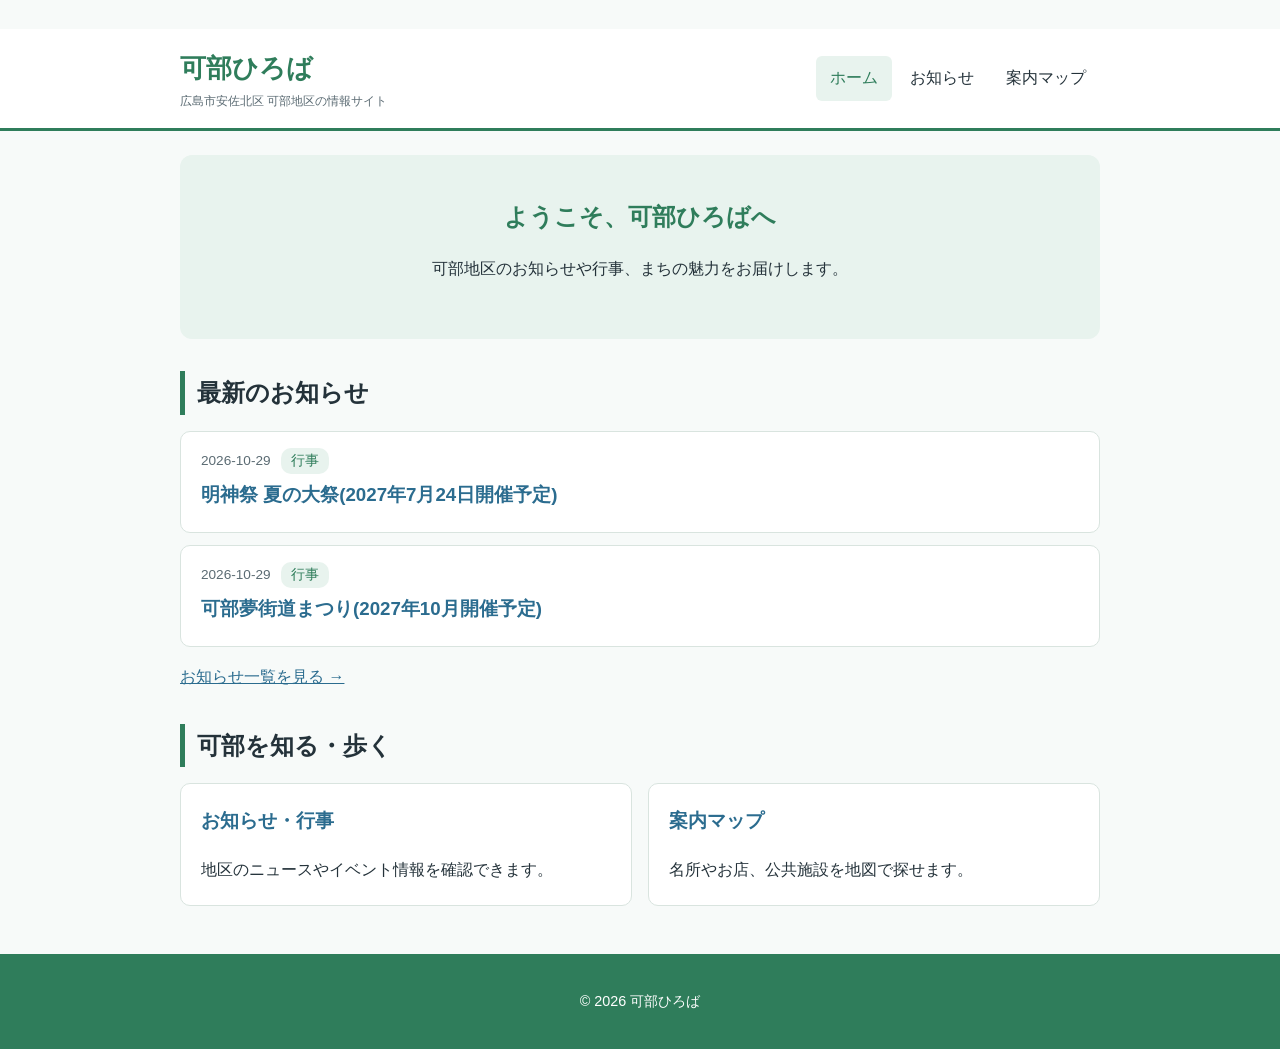
==== index.html @ 968877ce "Update index.html" ====
<!DOCTYPE html>
<html lang="ja">
<head><meta name="google-site-verification" content="WgWZXjJkEaSTnbx3mZvdbhkEIKZXVfK7ll38G1qIS7w" />　
  <meta name="description" content="広島市安佐北区可部地区のお知らせ・行事と、名所やお店を探せる案内マップをまとめた情報サイト「可部ひろば」です。">
  <meta name="description" content="広島市安佐北区可部地区のお知らせ・行事と、名所やお店を探せる案内マップをまとめた情報サイトです。">
  <meta charset="UTF-8">
  <meta name="viewport" content="width=device-width, initial-scale=1.0">
  <title>可部ひろば | 広島市安佐北区 可部地区の情報サイト</title>
  <link rel="stylesheet" href="css/style.css">
</head>
<body>

  <header class="site-header">
    <div class="header-inner">
      <h1 class="site-title">
        <a href="index.html">可部ひろば<small>広島市安佐北区 可部地区の情報サイト</small></a>
      </h1>
      <nav class="main-nav">
        <ul>
          <li><a href="index.html" class="current">ホーム</a></li>
          <li><a href="news.html">お知らせ</a></li>
          <li><a href="map.html">案内マップ</a></li>
        </ul>
      </nav>
    </div>
  </header>

  <main>
    <section class="hero">
      <h2>ようこそ、可部ひろばへ</h2>
      <p>可部地区のお知らせや行事、まちの魅力をお届けします。</p>
    </section>

<h2 class="section-title">最新のお知らせ</h2>
<div id="latest-news"></div>
<p><a href="news.html">お知らせ一覧を見る →</a></p>

     <h2 class="section-title">可部を知る・歩く</h2>
    <div class="card-list">
      <a class="card card-link" href="news.html">
        <h3>お知らせ・行事</h3>
        <p>地区のニュースやイベント情報を確認できます。</p>
      </a>
      <a class="card card-link" href="map.html">
        <h3>案内マップ</h3>
        <p>名所やお店、公共施設を地図で探せます。</p>
      </a>
    </div> 
  </main>

  <footer class="site-footer">
    <p>&copy; 2026 可部ひろば</p>
  </footer>
  <script src="js/latest.js"></script>
</body>
</body>
</html>
  <link rel="icon" href="data:image/svg+xml,<svg xmlns=%22http://www.w3.org/2000/svg%22 viewBox=%220 0 100 100%22><text y=%22.9em%22 font-size=%2290%22>🌿</text></svg>">
---- css/style.css ----
/* ===== 基本設定 ===== */
:root {
  --green: #2f7d5b;
  --green-light: #e8f3ee;
  --blue: #2b6c8f;
  --text: #24323a;
  --sub-text: #5b6b73;
  --bg: #f7faf9;
  --border: #d9e4df;
}

* { box-sizing: border-box; }

body {
  margin: 0;
  font-family: "Hiragino Kaku Gothic ProN", "Meiryo", sans-serif;
  color: var(--text);
  background: var(--bg);
  line-height: 1.8;
}

a { color: var(--blue); }

/* ===== ヘッダー ===== */
.site-header {
  background: #fff;
  border-bottom: 3px solid var(--green);
}

.header-inner {
  max-width: 960px;
  margin: 0 auto;
  padding: 16px 20px;
  display: flex;
  flex-wrap: wrap;
  align-items: center;
  justify-content: space-between;
  gap: 8px;
}

.site-title {
  margin: 0;
  font-size: 1.6rem;
  color: var(--green);
}

.site-title a {
  color: inherit;
  text-decoration: none;
}

.site-title small {
  display: block;
  font-size: 0.75rem;
  color: var(--sub-text);
  font-weight: normal;
}

/* ===== メニュー ===== */
.main-nav ul {
  list-style: none;
  margin: 0;
  padding: 0;
  display: flex;
  flex-wrap: wrap;
  gap: 4px;
}

.main-nav a {
  display: block;
  padding: 8px 14px;
  color: var(--text);
  text-decoration: none;
  border-radius: 6px;
}

.main-nav a:hover,
.main-nav a.current {
  background: var(--green-light);
  color: var(--green);
}

/* ===== メイン ===== */
main {
  max-width: 960px;
  margin: 0 auto;
  padding: 24px 20px 48px;
}

.hero {
  background: var(--green-light);
  border-radius: 12px;
  padding: 40px 24px;
  text-align: center;
  margin-bottom: 32px;
}

.hero h2 {
  margin: 0 0 8px;
  color: var(--green);
}

.section-title {
  border-left: 5px solid var(--green);
  padding-left: 12px;
  margin: 32px 0 16px;
}

.card-list {
  display: grid;
  grid-template-columns: repeat(auto-fit, minmax(260px, 1fr));
  gap: 16px;
}

.card {
  background: #fff;
  border: 1px solid var(--border);
  border-radius: 10px;
  padding: 20px;
}

.card h3 { margin-top: 0; color: var(--blue); }

/* ===== フッター ===== */
.site-footer {
  background: var(--green);
  color: #fff;
  text-align: center;
  padding: 20px;
  font-size: 0.9rem;
}
/* ===== お知らせ ===== */
.filter {
  display: flex;
  flex-wrap: wrap;
  gap: 8px;
  margin-bottom: 20px;
}

.filter-btn {
  padding: 6px 16px;
  border: 1px solid var(--green);
  background: #fff;
  color: var(--green);
  border-radius: 20px;
  font-size: 0.95rem;
  cursor: pointer;
}

.filter-btn.active,
.filter-btn:hover {
  background: var(--green);
  color: #fff;
}

.news-item {
  background: #fff;
  border: 1px solid var(--border);
  border-radius: 10px;
  padding: 16px 20px;
  margin-bottom: 12px;
}

.news-item h3 {
  margin: 4px 0;
  color: var(--blue);
}

.news-item p {
  margin: 4px 0 0;
}

.news-meta {
  display: flex;
  align-items: center;
  gap: 10px;
  font-size: 0.85rem;
  color: var(--sub-text);
}

.news-tag {
  background: var(--green-light);
  color: var(--green);
  padding: 1px 10px;
  border-radius: 10px;
}
/* ===== 案内マップ ===== */
#map {
  height: 480px;
  border: 1px solid var(--border);
  border-radius: 10px;
}

@media (max-width: 600px) {
  #map { height: 360px; }
} 
/* ===== トップページのカード ===== */
.card-link {
  display: block;
  color: inherit;
  text-decoration: none;
  transition: border-color 0.2s, box-shadow 0.2s;
}

.card-link:hover {
  border-color: var(--green);
  box-shadow: 0 2px 8px rgba(47, 125, 91, 0.15);
}

.card-link p {
  margin-bottom: 0;
}
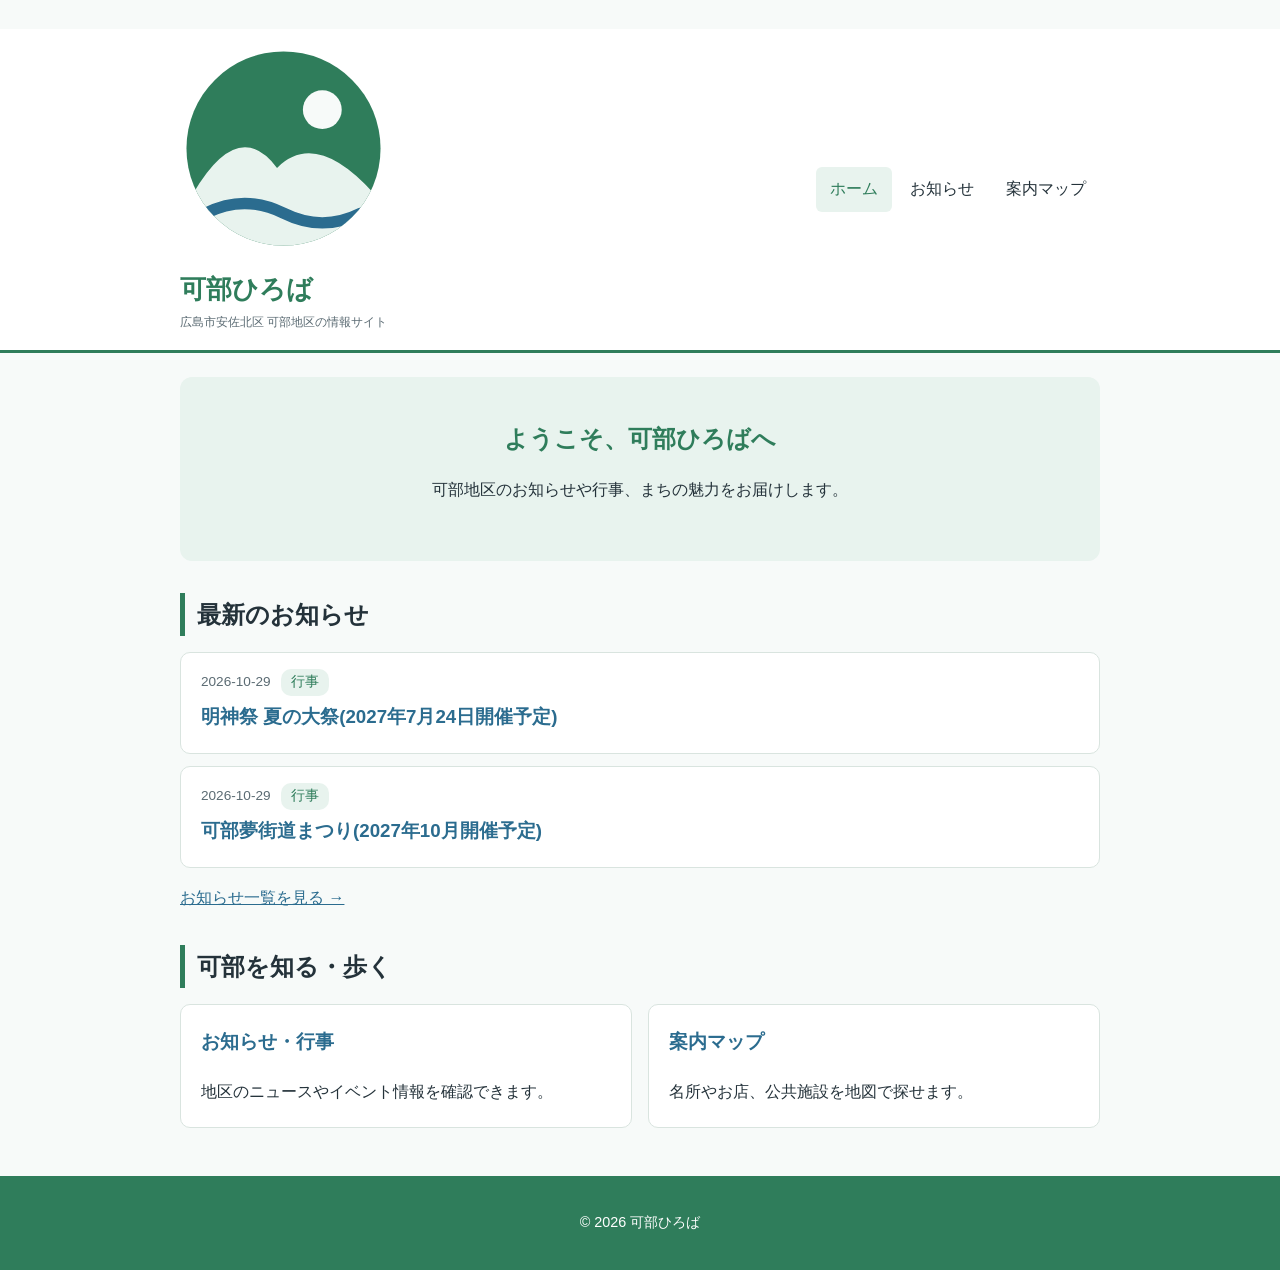
==== commit b61c995f: "Update index.html" ====
--- a/index.html
+++ b/index.html
@@ -12,8 +12,11 @@
 
   <header class="site-header">
     <div class="header-inner">
-      <h1 class="site-title">
-        <a href="index.html">可部ひろば<small>広島市安佐北区 可部地区の情報サイト</small></a>
+          <h1 class="site-title">
+        <a href="index.html">
+          <img class="logo" src="images/logo.svg" alt="">
+          <span>可部ひろば<small>広島市安佐北区 可部地区の情報サイト</small></span>
+        </a>
       </h1>
       <nav class="main-nav">
         <ul>
--- a/css/style.css
+++ b/css/style.css
@@ -209,4 +209,70 @@
 
 .card-link p {
   margin-bottom: 0;
-}+}
+/* ===== 地図のピンの色 ===== */
+.pin-wrapper {
+  background: none;
+  border: none;
+}
+
+.pin {
+  display: block;
+  position: relative;
+  width: 26px;
+  height: 26px;
+  border-radius: 50% 50% 50% 0;
+  transform: rotate(-45deg);
+  border: 2px solid #fff;
+  box-shadow: 0 1px 4px rgba(0, 0, 0, 0.4);
+}
+
+.pin::after {
+  content: "";
+  position: absolute;
+  top: 50%;
+  left: 50%;
+  width: 8px;
+  height: 8px;
+  margin: -4px 0 0 -4px;
+  background: #fff;
+  border-radius: 50%;
+}
+
+.color-dot {
+  display: inline-block;
+  width: 12px;
+  height: 12px;
+  border-radius: 50%;
+  margin-right: 6px;
+  vertical-align: middle;
+}
+
+/* ===== 場所の一覧 ===== */
+.spot-card .spot-name {
+  display: block;
+  width: 100%;
+  padding: 0;
+  border: none;
+  background: none;
+  text-align: left;
+  font-size: 1.1rem;
+  font-weight: bold;
+  color: var(--blue);
+  cursor: pointer;
+  font-family: inherit;
+}
+
+.spot-card .spot-name:hover {
+  text-decoration: underline;
+}
+
+.spot-category {
+  font-size: 0.85rem;
+  color: var(--sub-text);
+  margin-top: 2px;
+}
+
+.spot-card p {
+  margin: 6px 0 0;
+}
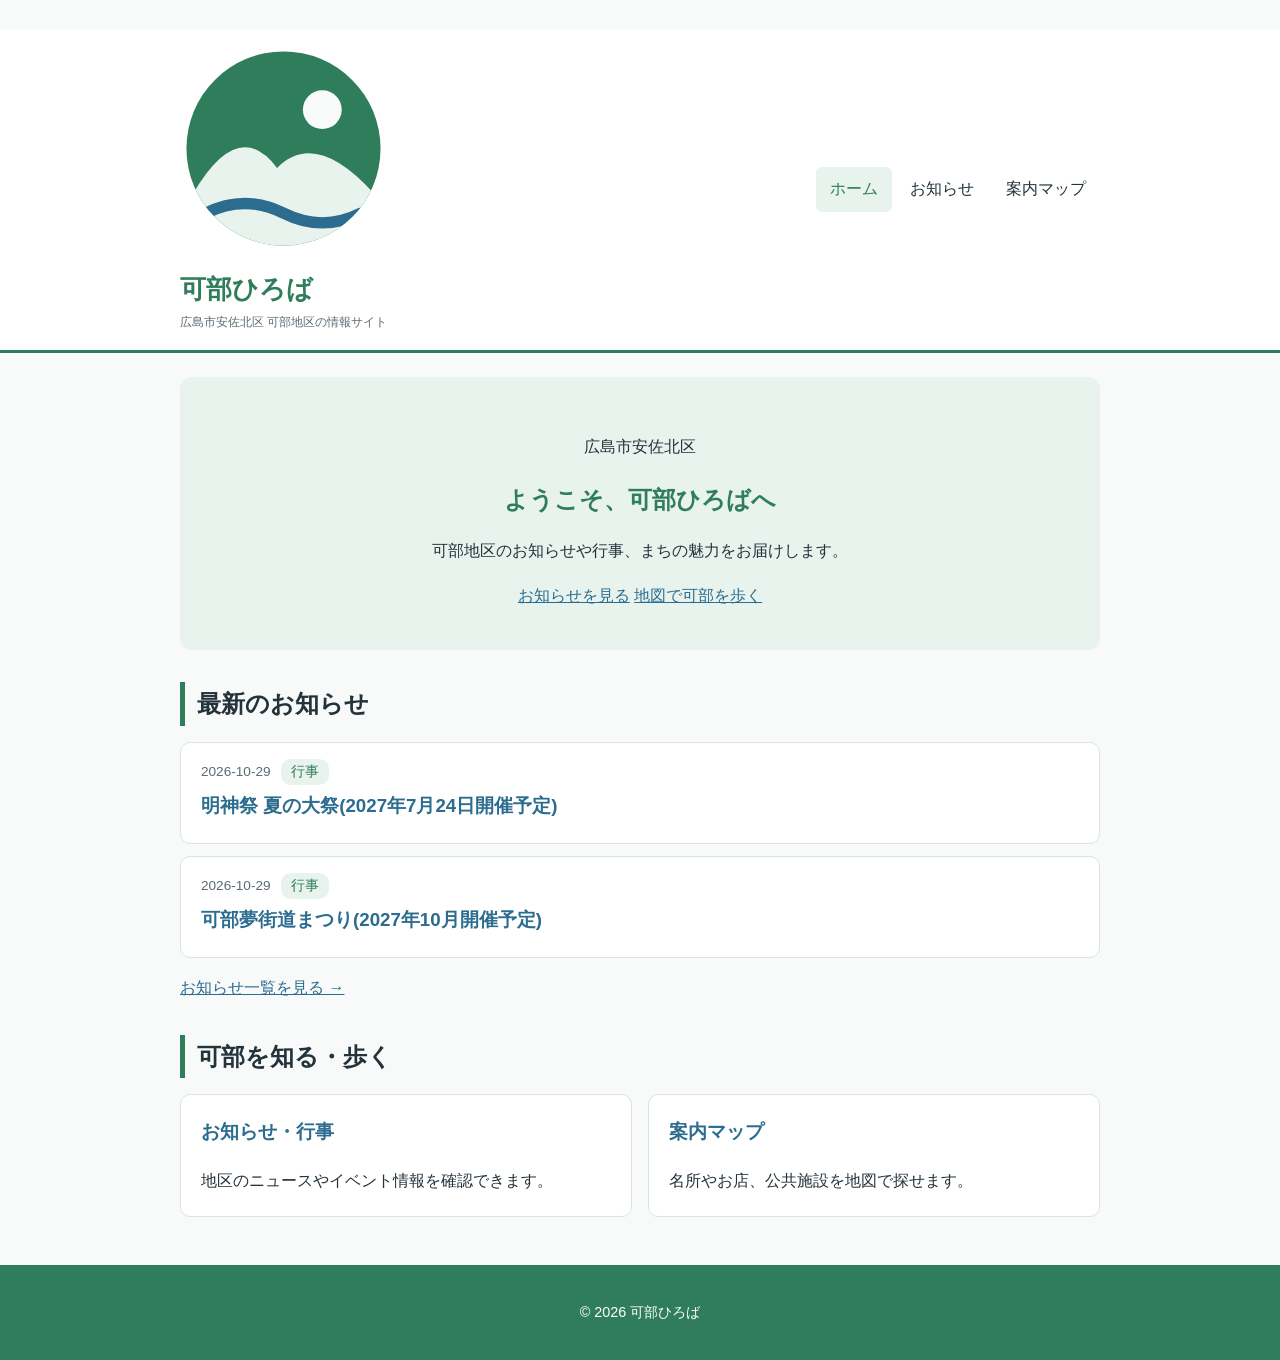
==== commit 34424626: "Update index.html" ====
--- a/index.html
+++ b/index.html
@@ -29,10 +29,17 @@
   </header>
 
   <main>
-    <section class="hero">
-      <h2>ようこそ、可部ひろばへ</h2>
-      <p>可部地区のお知らせや行事、まちの魅力をお届けします。</p>
-    </section>
+      <section class="hero">
+      <div class="hero-inner">
+        <p class="hero-sub">広島市安佐北区</p>
+        <h2>ようこそ、可部ひろばへ</h2>
+        <p>可部地区のお知らせや行事、まちの魅力をお届けします。</p>
+        <div class="hero-buttons">
+          <a class="btn btn-primary" href="news.html">お知らせを見る</a>
+          <a class="btn btn-secondary" href="map.html">地図で可部を歩く</a>
+        </div>
+      </div>
+    </section> 
 
 <h2 class="section-title">最新のお知らせ</h2>
 <div id="latest-news"></div>
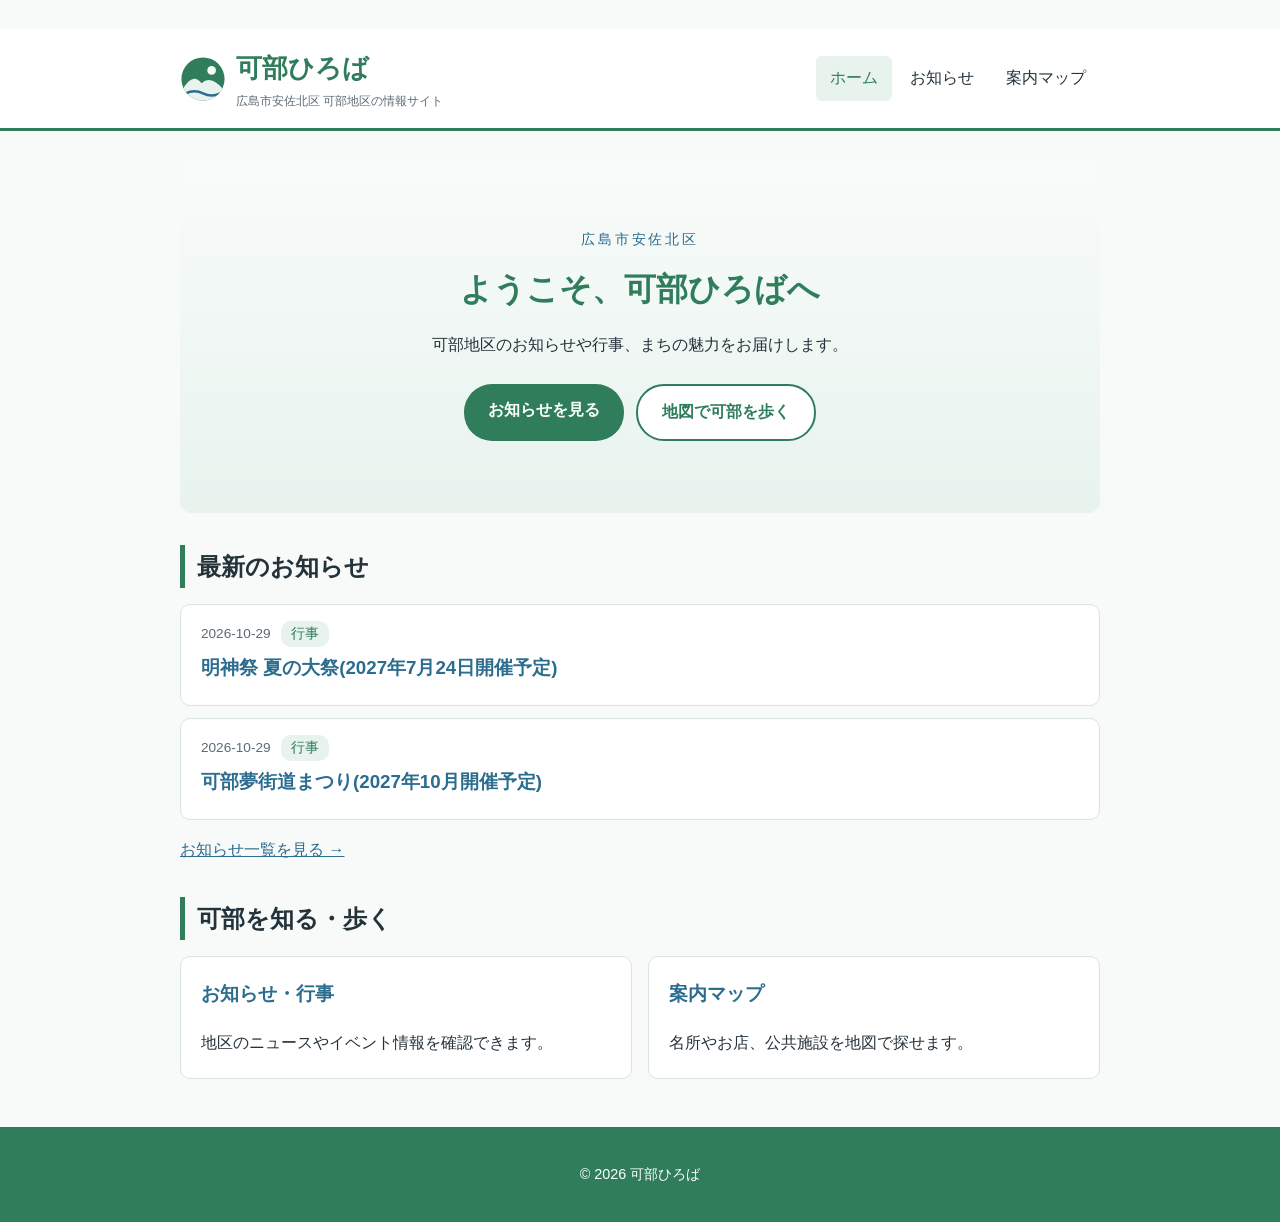
==== commit f5ca8e2b: "Update index.html" ====
--- a/index.html
+++ b/index.html
@@ -9,7 +9,6 @@
   <link rel="stylesheet" href="css/style.css">
 </head>
 <body>
-
   <header class="site-header">
     <div class="header-inner">
           <h1 class="site-title">
--- a/css/style.css
+++ b/css/style.css
@@ -276,3 +276,84 @@
 .spot-card p {
   margin: 6px 0 0;
 }
+/* ===== ロゴ ===== */
+.site-title a {
+  display: flex;
+  align-items: center;
+  gap: 10px;
+}
+
+.logo {
+  width: 46px;
+  height: 46px;
+  flex-shrink: 0;
+}
+
+/* ===== トップページの大きな枠 ===== */
+.hero {
+  background:
+    linear-gradient(rgba(255, 255, 255, 0.7), rgba(232, 243, 238, 0.85)),
+    url("../images/hero.jpg") center / cover no-repeat,
+    var(--green-light);
+  border-radius: 12px;
+  padding: 72px 24px;
+  text-align: center;
+  margin-bottom: 32px;
+}
+
+.hero-sub {
+  margin: 0 0 4px;
+  color: var(--blue);
+  letter-spacing: 0.2em;
+  font-size: 0.9rem;
+}
+
+.hero h2 {
+  margin: 0 0 12px;
+  font-size: 2rem;
+  color: var(--green);
+}
+
+.hero p {
+  margin: 0 0 8px;
+}
+
+.hero-buttons {
+  display: flex;
+  flex-wrap: wrap;
+  justify-content: center;
+  gap: 12px;
+  margin-top: 24px;
+}
+
+.btn {
+  display: inline-block;
+  padding: 12px 24px;
+  border-radius: 28px;
+  text-decoration: none;
+  font-weight: bold;
+}
+
+.btn-primary {
+  background: var(--green);
+  color: #fff;
+}
+
+.btn-primary:hover {
+  background: #256349;
+}
+
+.btn-secondary {
+  background: #fff;
+  color: var(--green);
+  border: 2px solid var(--green);
+}
+
+.btn-secondary:hover {
+  background: var(--green-light);
+}
+
+@media (max-width: 600px) {
+  .hero { padding: 48px 16px; }
+  .hero h2 { font-size: 1.5rem; }
+}
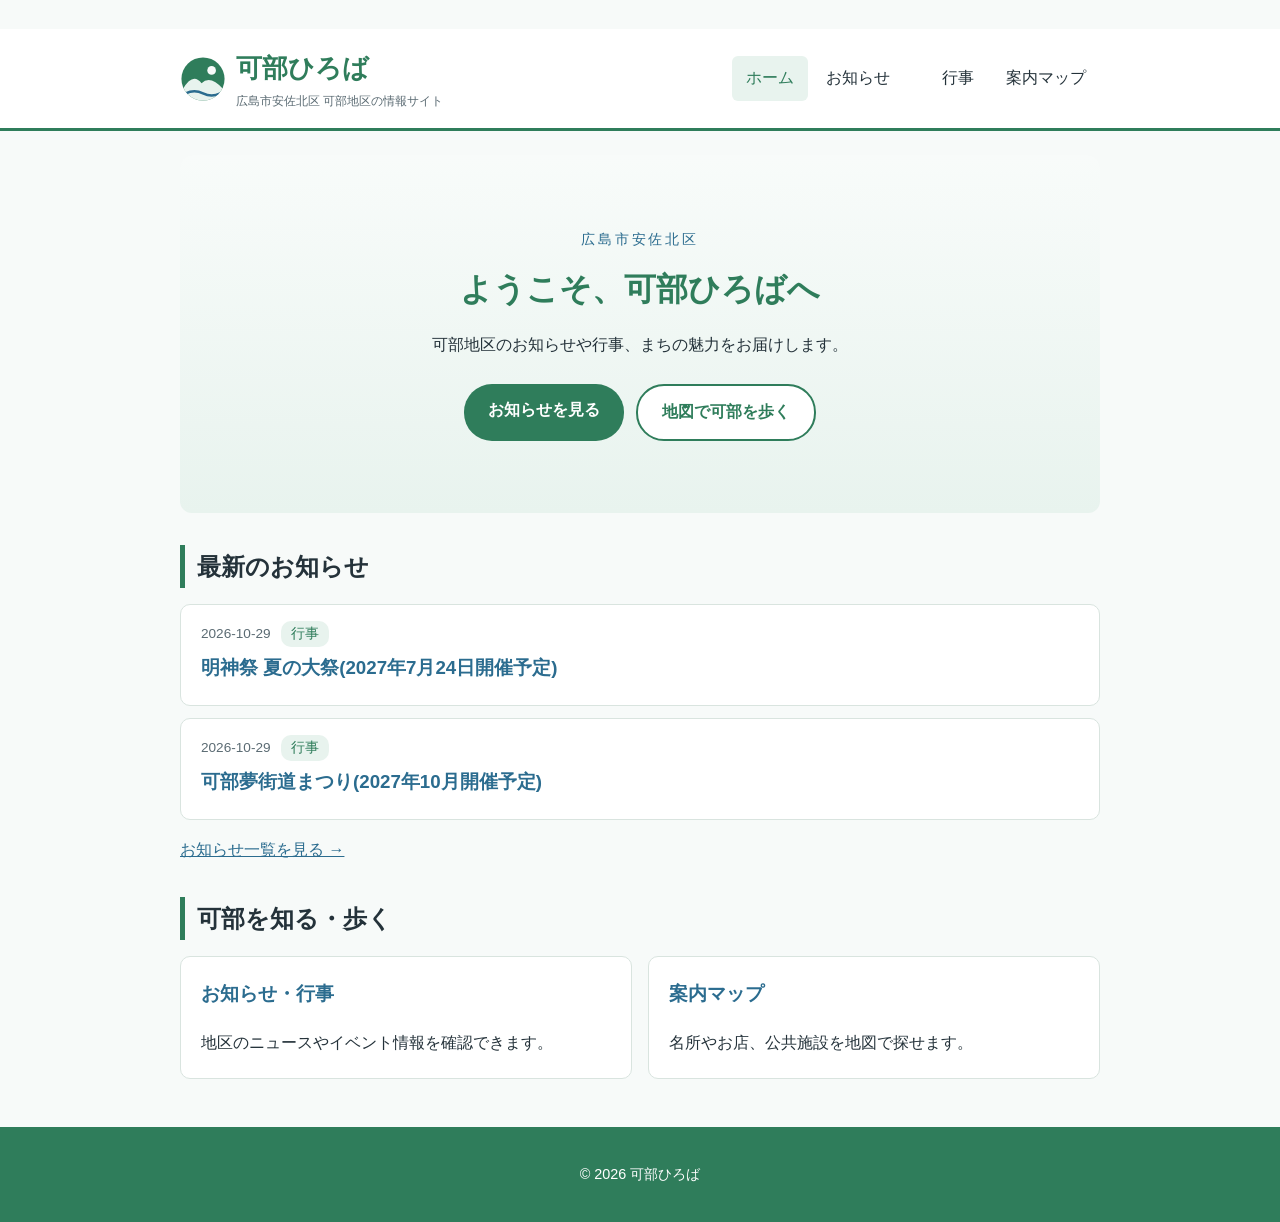
==== commit d63e9e0b: "Update index.html" ====
--- a/index.html
+++ b/index.html
@@ -21,6 +21,7 @@
         <ul>
           <li><a href="index.html" class="current">ホーム</a></li>
           <li><a href="news.html">お知らせ</a></li>
+        　 <li><a href="events.html">行事</a></li>
           <li><a href="map.html">案内マップ</a></li>
         </ul>
       </nav>
--- a/css/style.css
+++ b/css/style.css
@@ -8,7 +8,6 @@
   --bg: #f7faf9;
   --border: #d9e4df;
 }
-
 * { box-sizing: border-box; }
 
 body {
@@ -357,3 +356,99 @@
   .hero { padding: 48px 16px; }
   .hero h2 { font-size: 1.5rem; }
 }
+/* ===== 行事カレンダー ===== */
+.month-heading {
+  margin: 32px 0 12px;
+  padding-bottom: 4px;
+  border-bottom: 2px solid var(--green);
+  color: var(--green);
+}
+
+.event-list {
+  display: grid;
+  gap: 12px;
+}
+
+.event-card {
+  display: flex;
+  gap: 16px;
+  background: #fff;
+  border: 1px solid var(--border);
+  border-radius: 10px;
+  padding: 16px;
+}
+
+.event-card.next {
+  border: 2px solid var(--green);
+  background: var(--green-light);
+}
+
+.event-date {
+  flex-shrink: 0;
+  width: 76px;
+  text-align: center;
+  background: var(--green);
+  color: #fff;
+  border-radius: 8px;
+  padding: 8px 4px;
+  line-height: 1.3;
+}
+
+.event-month {
+  display: block;
+  font-size: 0.85rem;
+}
+
+.event-day {
+  display: block;
+  font-size: 1.8rem;
+  font-weight: bold;
+}
+
+.event-weekday {
+  display: block;
+  font-size: 0.8rem;
+}
+
+.event-body {
+  min-width: 0;
+}
+
+.event-label {
+  display: inline-block;
+  background: var(--blue);
+  color: #fff;
+  font-size: 0.75rem;
+  padding: 0 10px;
+  border-radius: 10px;
+  margin-right: 8px;
+}
+
+.event-title {
+  display: inline;
+  margin: 0 8px 0 0;
+  font-size: 1.15rem;
+  color: var(--blue);
+}
+
+.event-meta {
+  margin-top: 4px;
+  font-size: 0.9rem;
+  color: var(--sub-text);
+}
+
+.event-desc {
+  margin-top: 6px;
+}
+
+.past-box {
+  margin-top: 40px;
+  border-top: 1px solid var(--border);
+  padding-top: 16px;
+}
+
+.past-box summary {
+  cursor: pointer;
+  font-weight: bold;
+  color: var(--sub-text);
+}
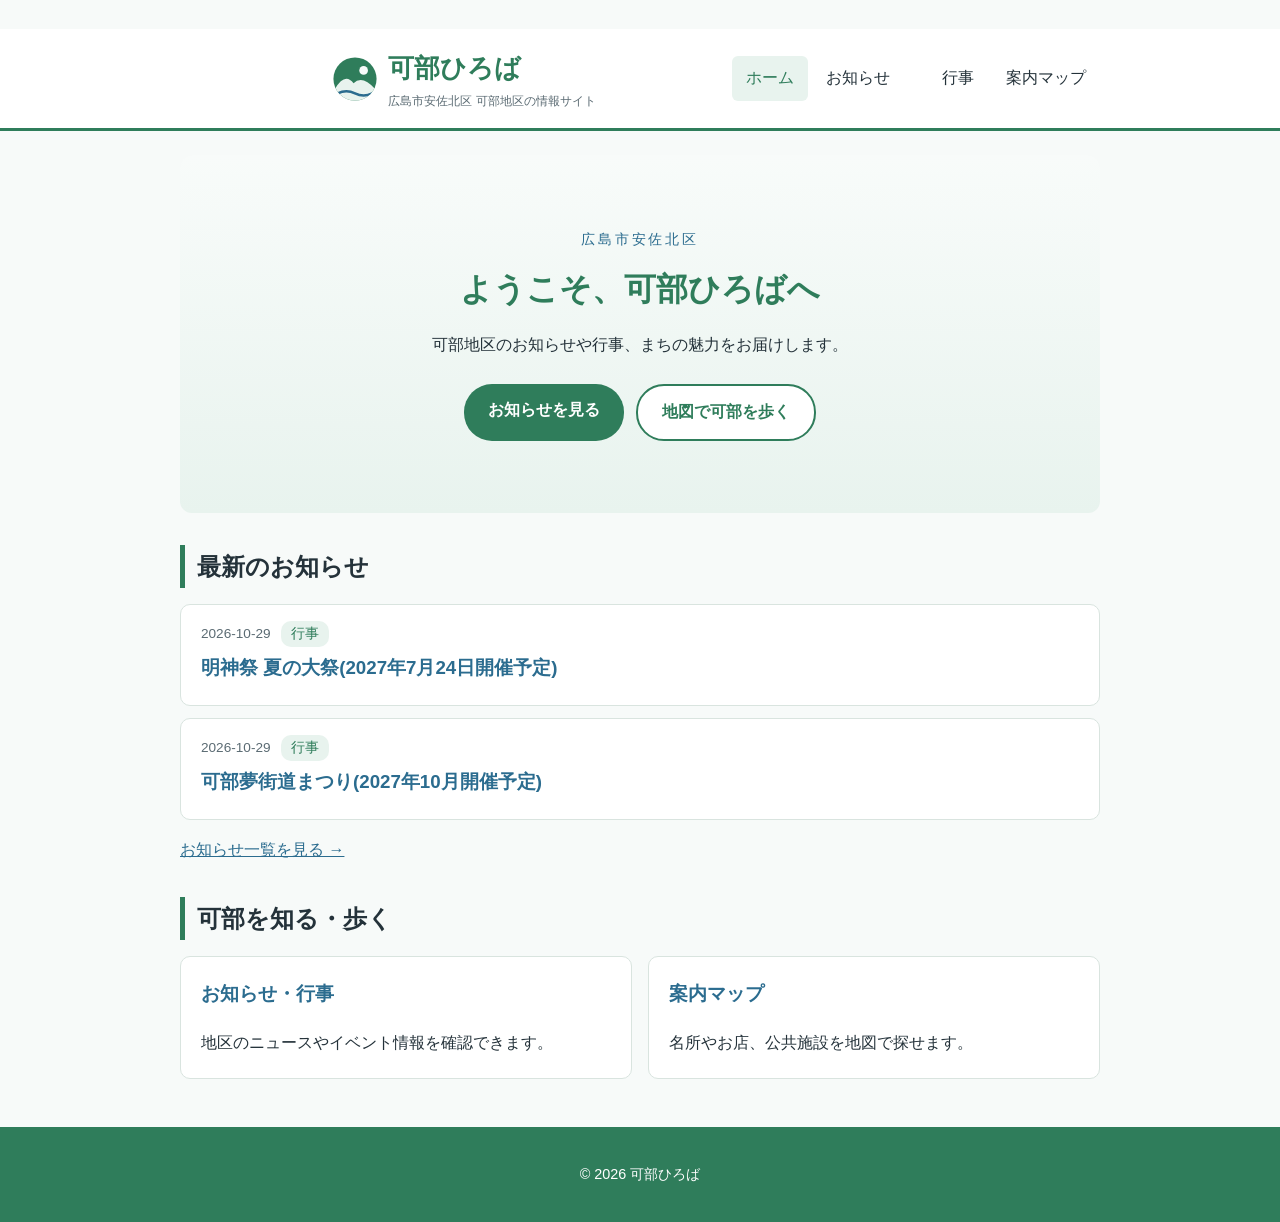
==== commit 153686c3: "Update index.html" ====
--- a/index.html
+++ b/index.html
@@ -10,7 +10,7 @@
 </head>
 <body>
   <header class="site-header">
-    <div class="header-inner">
+    <div class="header-inner">　
           <h1 class="site-title">
         <a href="index.html">
           <img class="logo" src="images/logo.svg" alt="">
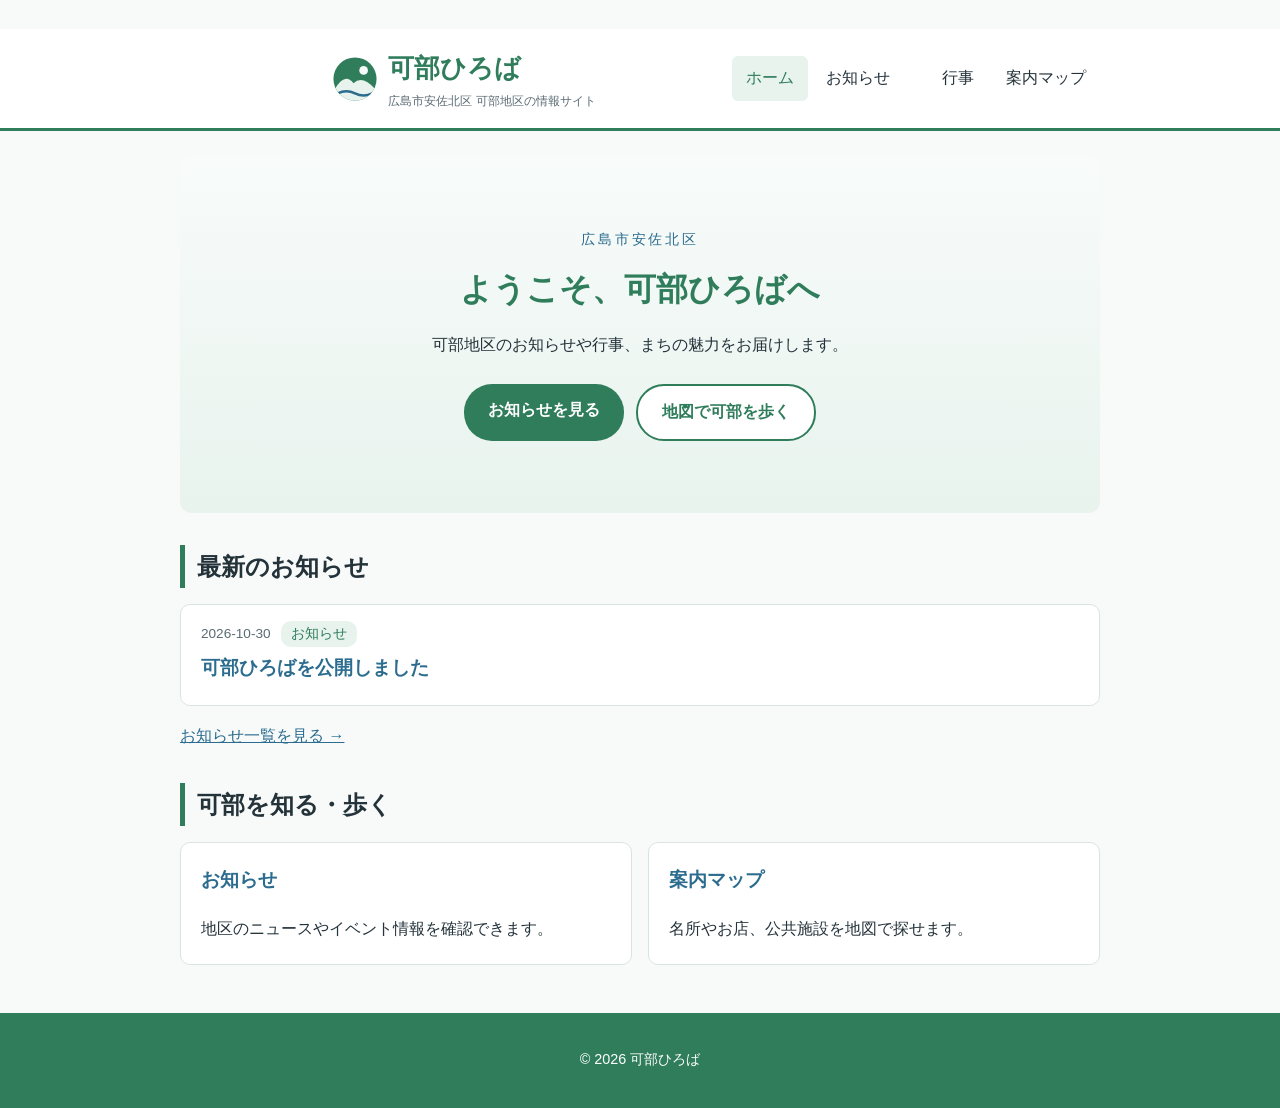
==== commit e2f73c87: "Update index.html" ====
--- a/index.html
+++ b/index.html
@@ -48,7 +48,7 @@
      <h2 class="section-title">可部を知る・歩く</h2>
     <div class="card-list">
       <a class="card card-link" href="news.html">
-        <h3>お知らせ・行事</h3>
+        <h3>お知らせ</h3>
         <p>地区のニュースやイベント情報を確認できます。</p>
       </a>
       <a class="card card-link" href="map.html">
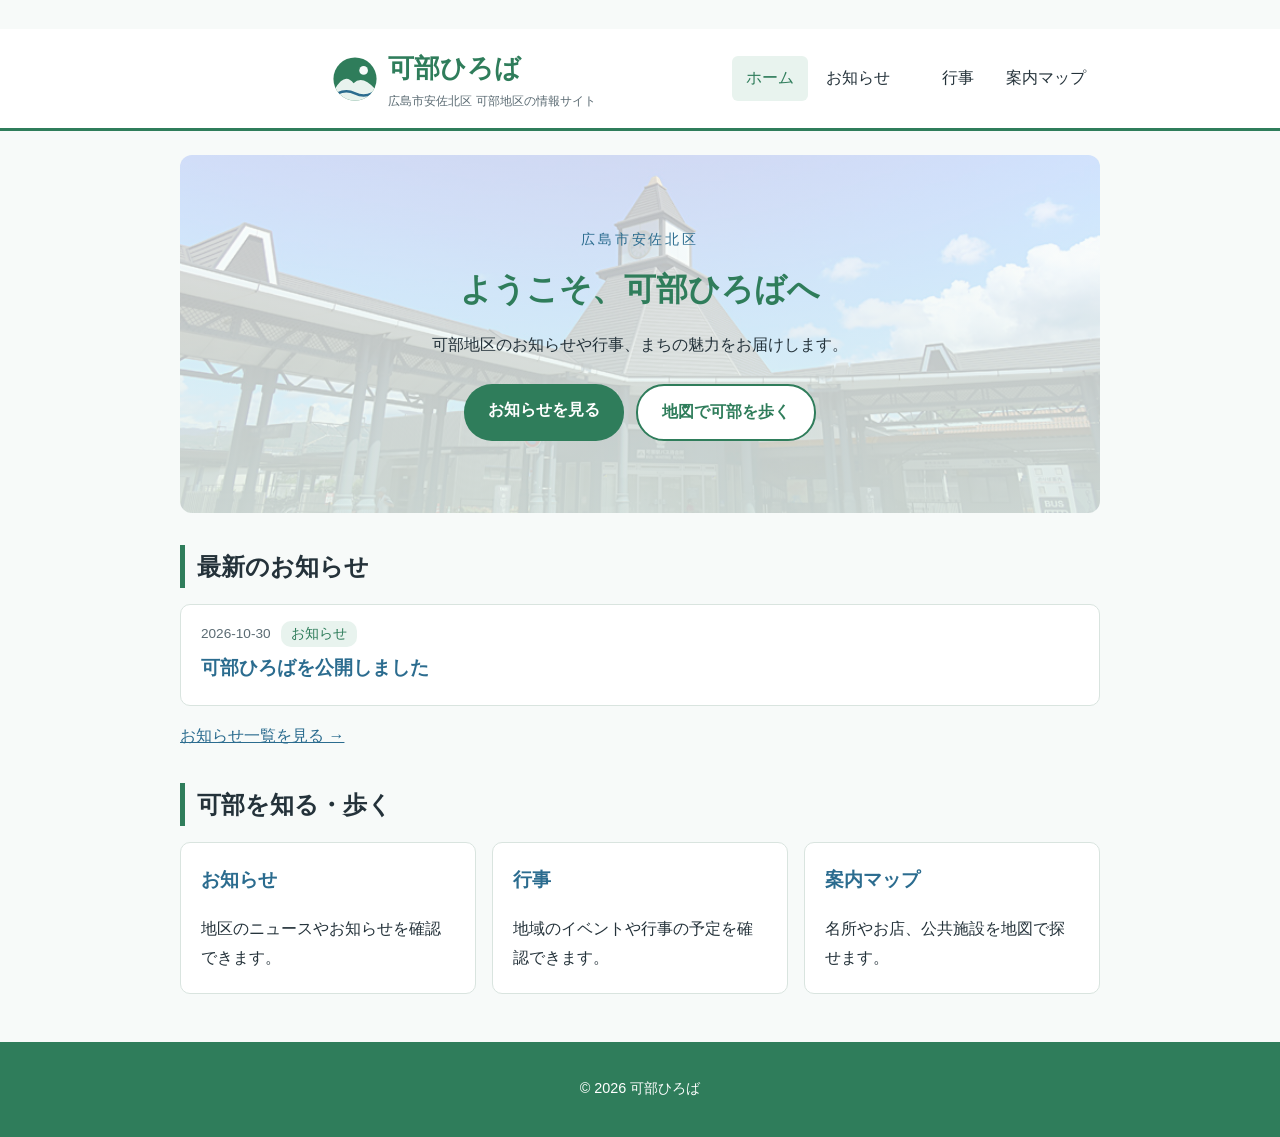
==== commit 7aba22d4: "Update index.html" ====
--- a/index.html
+++ b/index.html
@@ -45,17 +45,21 @@
 <div id="latest-news"></div>
 <p><a href="news.html">お知らせ一覧を見る →</a></p>
 
-     <h2 class="section-title">可部を知る・歩く</h2>
-    <div class="card-list">
-      <a class="card card-link" href="news.html">
-        <h3>お知らせ</h3>
-        <p>地区のニュースやイベント情報を確認できます。</p>
-      </a>
-      <a class="card card-link" href="map.html">
-        <h3>案内マップ</h3>
-        <p>名所やお店、公共施設を地図で探せます。</p>
-      </a>
-    </div> 
+<h2 class="section-title">可部を知る・歩く</h2>
+<div class="card-list">
+  <a class="card card-link" href="news.html">
+    <h3>お知らせ</h3>
+    <p>地区のニュースやお知らせを確認できます。</p>
+  </a>
+  <a class="card card-link" href="events.html">
+    <h3>行事</h3>
+    <p>地域のイベントや行事の予定を確認できます。</p>
+  </a>
+  <a class="card card-link" href="map.html">
+    <h3>案内マップ</h3>
+    <p>名所やお店、公共施設を地図で探せます。</p>
+  </a>
+</div>
   </main>
 
   <footer class="site-footer">
